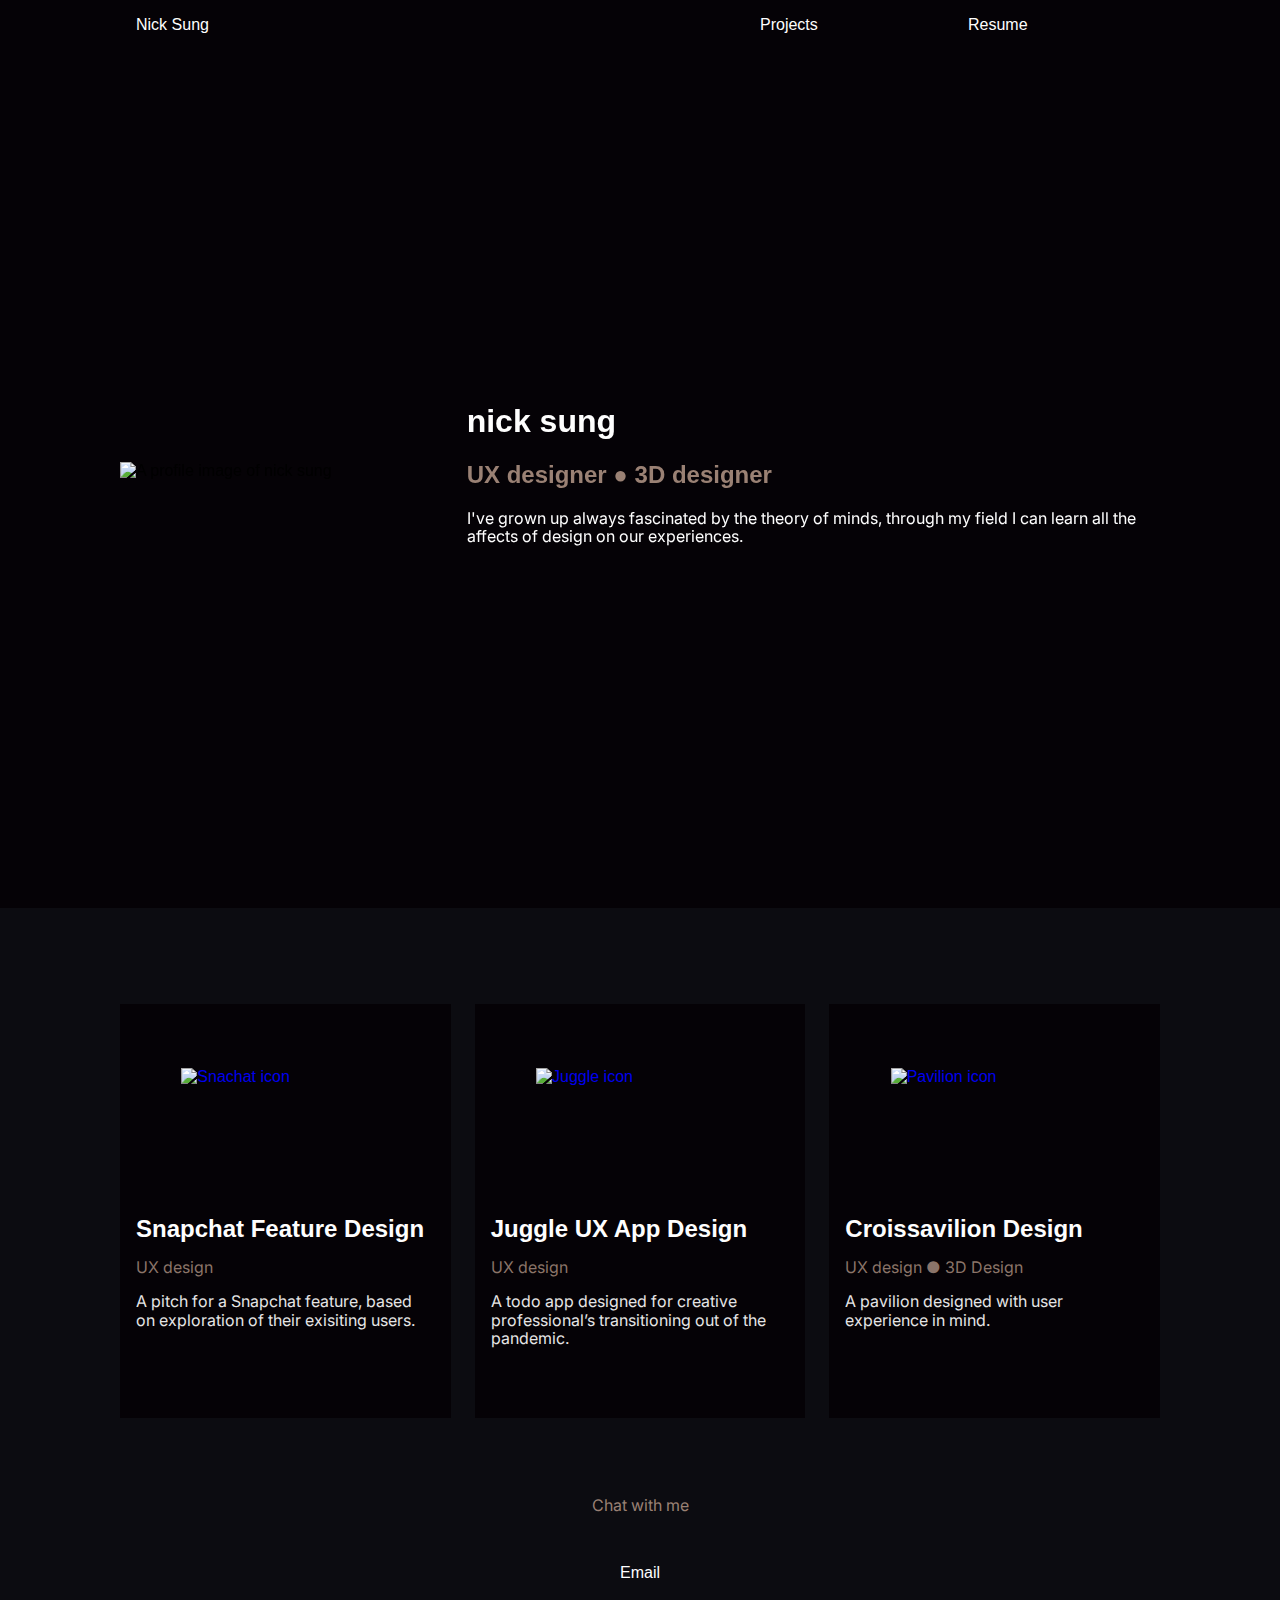
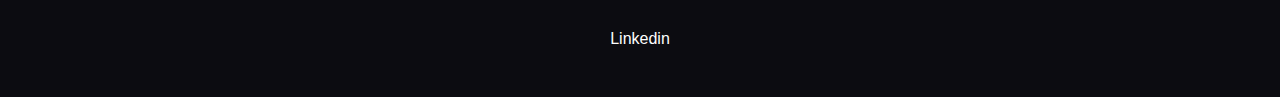
==== index.html @ 21c55f8b "docs folder" ====
<!DOCTYPE html>
<html lang="en">
    <head>
        <meta charset="utf-8">
        <meta name="viewport" content="width=device-width, initial-scale=1">
        <title>Nick Sung Portfolio</title> 

        <link rel="stylesheet" href="css/normalize.css">
        <link rel="stylesheet" href="css/main.css">

        <!-- Automatically generated Google Fonts code -->
        <link rel="preconnect" href="https://fonts.gstatic.com" crossorigin>
        <link href="https://fonts.googleapis.com/css2?family=Inter&display=swap" rel="stylesheet">
    
    </head>
    <body>
        <nav class="navigation  wrapper bleed">
            <ul>
                <li class = "logo"><a href="index.html">Nick Sung</a></li>
                <li><a class="header-link inverted" href="#nav-project">Projects</a></li>
                <li><a class="header-link inverted" href="public_html/assets/ResumeNickSung.pdf" target="_blank">Resume</a></li>
            </ul>
        </nav>
        
        <div class="wrapper">
            <header class="bleed wrapper black-bg">
                <div class = "two-col index-banner">
                    <img src="docs/assets/heroimgae.png" alt ="A profile image of nick sung" class = "image profile-img">
                     <div class = "banner-text">
                        <h1>nick sung</h1>
                        <h2 class = "accent-colour">UX designer ● 3D designer </h2>
                        <p class = "white-colour">I've grown up always fascinated by the theory of minds, through my field I can learn all the affects
                            of design on our experiences.</p>
                    </div>
                </div>
                
            </header>

            <section class ="bleed wrapper index-project-section" id ="nav-project">
                <div class = "three-col">
                    <a href="sc-feature-design.html">
                        <div class = "project-card black-bg">
                            <img src="public_html/assets/snapchat.PNG" width = "208" height = "127" alt="Snachat icon">
                            <div class ="project-card-disc">
                                <h2 class = "white-colour">Snapchat Feature Design</h2>
                                <p class = "accent-colour">UX design</p>
                                <p class = "white-colour">A pitch for a Snapchat feature, based on exploration of their exisiting users.</p>
                            </div>
                        </div>
                    </a>
                    <a href="/public_html/juggle.html">
                        <div class = "project-card black-bg">
                                <img src="public_html/assets/JUGGLE.PNG" width = "208" height = "127" alt="Juggle icon">
                                <div class ="project-card-disc">
                                    <h2 class = "white-colour">Juggle UX App
                                        Design</h2>
                                    <p class = "accent-colour">UX design</p>
                                    <p class = "white-colour">A todo app designed for creative professional’s transitioning out of the pandemic.</p>
                                </div>
                        </div>
                    </a>
                    <a href="public_html/pavilion.html">
                        <div class = "project-card black-bg">
                            <img src="public_html/assets/pavilion.png" width = "208" height = "127" alt="Pavilion icon">
                            <div class ="project-card-disc">
                                <h2 class = "white-colour">Croissavilion  Design</h2>
                                <p class = "accent-colour">UX design ● 3D Design</p>
                                <p class = "white-colour">A pavilion designed with user experience in mind.</p>
                            </div>
                        </div>
                    </a>
                </div>
            </section>

            <footer class = "bleed secondary-black-bg">
                <p class ="footer-title"> Chat with me</p>
                <ul>
                    <li><p><a href="mailto:nick_sung@sfu.ca"> Email </a></p></li>
                    <li><a href="https://linkedin.com/in/nick-sung-85aa351a3" target="_blank">Linkedin</a></li>
                </ul>
            </footer>
        </div>
    </body>
</html>
---- css/main.css ----
@font-face{
    src:url(../public_html/assets/fonts/Atami-Regular.otf);
    font-family: atami;
}
:root {
    /* Usage of the :root class and CSS Variables was covered on Mozilla docs
    https://developer.mozilla.org/en-US/docs/Web/CSS/Using_CSS_custom_properties */
    --primary-black: #050206;
    --secondary-black: #0C0C11;
    --primary-gray: #3B3B3B;
    --accent-colour: #9A8174;
    --white-colour: #FEFEFE;
}

* {
    /* Set default font and box-sizing across the site */
    font-family: 'Source Sans Pro', Arial, Helvetica, sans-serif;
    box-sizing: border-box;
}

body {
    background-color: var(--white-colour);
    margin: 0;
}

h1, h4{
    font-family:  'atami' ,Arial, Helvetica, sans-serif;
    color: var(--white-colour);
}


p{
    font-family: 'Inter',Arial, Helvetica, sans-serif;
}

.accent-colour{
    color: var(--accent-colour);
}

.white-colour{
    color: var(--white-colour);
}

.coloured-header {
    background-color: var(--accent-colour);
}

.black-bg{
    background-color: var(--primary-black);
}

.secondary-black-bg{
    background-color: var(--secondary-black);
}


/* Help with wrapping page came from Josh W Comeau's blog
https://www.joshwcomeau.com/css/full-bleed/*/
.wrapper {
    display: grid;
    grid-template-columns: 1fr min(65em, calc(100% - 2em)) 1fr;
    grid-column-gap: 1em;
}
.wrapper > * {
    grid-column: 2;
}

.bleed {
    width: 100%;
    grid-column: 1 / 4;
}

header{
    padding-top: 1rem;
    position: relative;
    display: flex;
    justify-content: center;
    align-items: center;
    height: 100%;
    transform-style:preserve-3d;
    z-index: -1;
    
}

nav{
    position: sticky;
    top: 0;
    margin: 0;
    background: var(--primary-black);
    z-index: 1;
}

nav ul{
    list-style: none;
    display: grid;
    width: 100%;
    height: 100%;
    margin: 0; 
    padding: 1em 0 0;
    margin-bottom: 0.5em;
    
}

nav li {
    align-self: center;
    margin-bottom: 1rem;
 
}

nav a:hover{
    color: var(--primary-black);
}

nav ul li a,
nav ul li a:after,
nav ul li a:before {
  transition: all .1s;
}

nav ul li a {
    text-decoration: none;
    color: var(--white-colour);
    position:relative;
    z-index: 1;
    width:100%;
    padding: 1em;
  }
  
nav ul li a:after{
    display: block;
    position: absolute;
    top: 0;
    left: 0;
    bottom: 0;
    right: 0;
    margin: auto;
    width: 100%;
    height: 0px;
    content: '.';
    color: transparent;
    background: var(--accent-colour);
    visibility: none;
    opacity: 0;
    z-index: -1;
}

nav ul li a:hover:after {
    opacity: 1;
    height: 100%;
  }

.image{
    width: 100%;
    height: auto;
}
.profile-img{
    max-width: 367px;
    align-self: end;
}
.gif{
    width: 50%;
    height: auto;
}



.index-bannner{
    position: relative;
    display: flex;
    justify-content: center;
    align-items: center;
    transform-style: preserve-3d;
}

.two-col{
    height: 90vh;
    display: grid;
    margin-bottom: 2rem; 
    align-items: center;
}


.back, .front{
    position: absolute;
    z-index: -1;
}

.banner-text{
    align-self: start;
    z-index: -1;
}

.project-banner{
    text-align: center;
    padding-top: 6em;
    padding-bottom: 5em;
}

.three-col{
    display: grid;  
    gap: 1.5em;
    margin-top: 3rem;
}

.index-project-section{
    padding-top: 3rem;
    background-color: var(--secondary-black);
}

.project-card{
    display: grid; 
    grid-template-rows: min-content  1fr min-content ;
    margin: 0;
    padding: 4em 1em 6em;
    justify-items: center;
    align-items: center;
    text-decoration: none;
    height: 90%;

}

.project-card p, a{
    text-decoration: none;
    transition: 0.20s;
  }

.project-card p, a:hover{
  opacity: 90%;
  text-decoration: none;
  transform: translate(0, -5px);

}

.project-card a:hover{
    box-shadow: 0px 4px 22px 7px rgba(0, 0, 0, 0.25);
}

.project-section{
    display: grid;
    margin-top: 2em;
    margin-bottom: 1em;
}

.project-intro ul{
    padding:0;
    list-style: none;
}

.project-section img{
    justify-self: center;
}

.image-holder{
    display: grid;
    margin-top: 1em;
    margin-bottom: 2em;
}

.juggle-gif{
    align-self: center;
}


/* Css only carousel found from this tutorial https://css-tricks.com/css-only-carousel/ */

.slider{
    width: 100%;
    text-align: center;
    overflow: hidden;
}

.slides > img{
    scroll-snap-align: start;
    flex-shrink: 0;
    width: 300px;
    height: 300px;
    margin-right: 50px;
    border-radius: 10px;
    background: #eee;
    transform-origin: center center;
    transform: scale(1);
    transition: transform 0.5s;
    position: relative;
    
    display: flex;
    justify-content: center;
    align-items: center;
    font-size: 100px;
  }

.img-slides {
    display: flex;
    overflow-x: auto;
    scroll-snap-type: x mandatory;
    scroll-behavior: smooth;
    -webkit-overflow-scrolling: touch;
  }


.img-slides::-webkit-scrollbar {
    width: 10px;
    height: 10px;
  }
  .img-slides::-webkit-scrollbar-thumb {
    background: var(--primary-gray);
    border-radius: 10px;
  }
  .img-slides::-webkit-scrollbar-track {
    background: transparent;
  }

  .juggle-slides img{
    width: 100%;
    height: auto;
  }

  .pav-grid{
      display: grid;
  }

.prototype-link a{
    font-family: atami;
}

.prototype-link a:hover{
    color: var(--accent-colour);
}

.prototype-link a:active{
    color: var(--primary-gray);
}

footer{
    display: grid;
    text-align: center;
    justify-content: center;
    align-content: end;
    padding-top:1em;
}

.footer-title{
    color: var(--accent-colour);
    font: atami;
}

footer a{
    text-align: none;
    color: var(--white-colour);
}

footer a:hover{
    color: var(--accent-colour);
}


footer ul{
    list-style-type: none;
    padding:0;
}

footer li{
    padding-bottom: 2em;
    text-align: center;
}

@media (min-width:50rem){

    .two-col{
        grid-template-columns: 1fr 2fr;
    }
    .profile-img{
        align-self: center;
    }
    .banner-text{
        align-self: center;
    }
    .three-col{
        grid-template-columns: 1fr 1fr 1fr;
    }
    .project-section{
        grid-template-columns: 1fr 3fr;
        gap: 1.5rem;
    }
    .project-disc{
        margin-top: 3em;
    }
    .project-section h3{
        position: relative;
        grid-column-start: 1;
        margin: 0;
        
    }
    .project-section p{
        grid-column-start: 1;
        margin-top: 0;
    }
    .image-holder{
        grid-template-columns: 1fr 1fr;
        justify-content: space-between;
        margin-top: 1em;
        margin-bottom: 2em;
    }
    .image-holder-three{
        grid-template-columns: 1fr 1fr 1fr;
        justify-content: space-between;
        margin-top: 1em;
        margin-bottom: 2em;
    }
    .pav-grid{
        grid-template-columns: 1fr 1fr;
    }
    .juggle-slides {
        display: flex;
        overflow-x: auto;
        scroll-snap-type: x mandatory;
        scroll-behavior: smooth;
        -webkit-overflow-scrolling: touch;
      }
    .juggle-slides img{
        width: 100%;
        height: auto;
      }
    
}

@media (min-width:33rem){
    nav ul{
        grid-template-columns: 60% 20% 20%;
        margin: auto 0;
    }
}
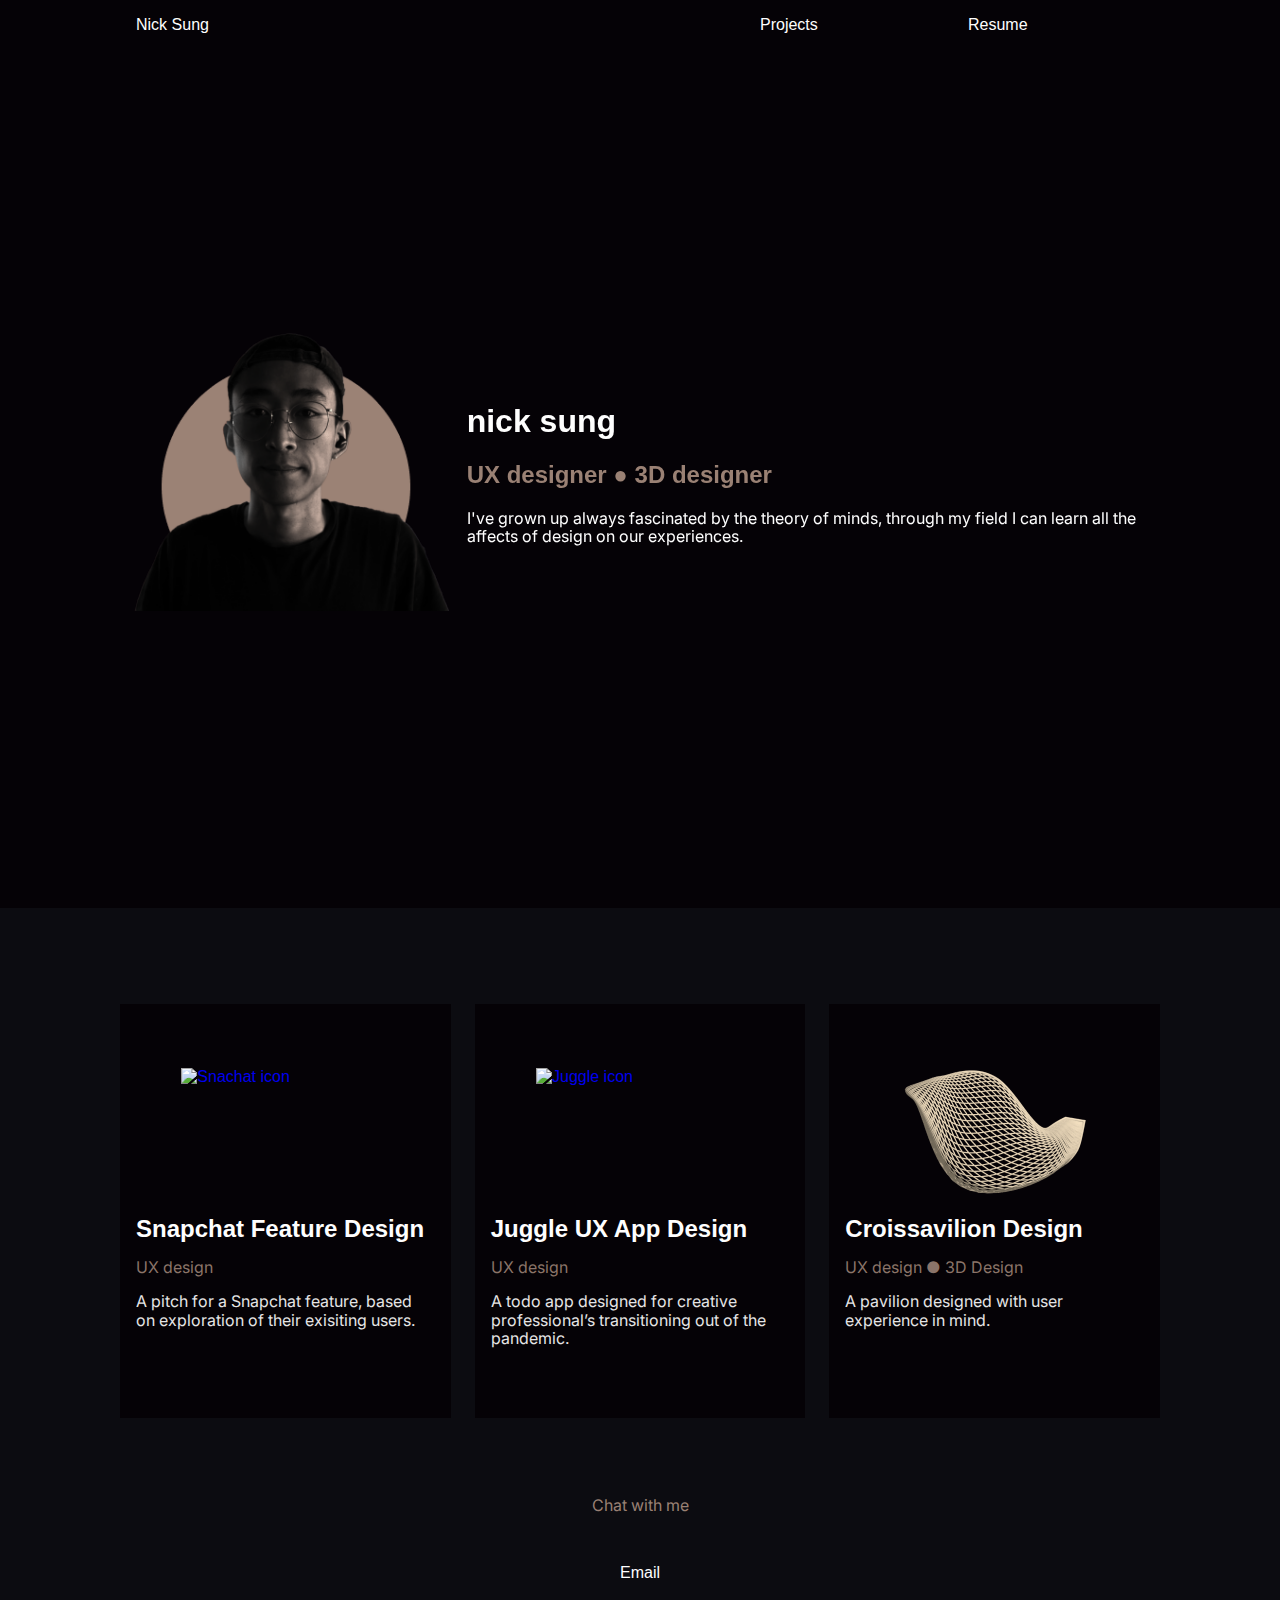
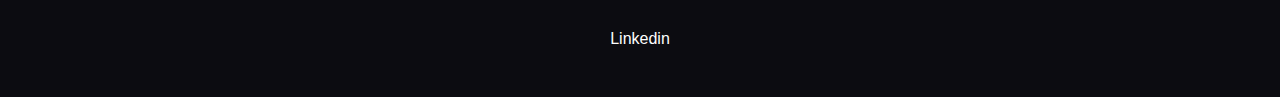
==== commit b3f46653: "g" ====
--- a/index.html
+++ b/index.html
@@ -25,7 +25,7 @@
         <div class="wrapper">
             <header class="bleed wrapper black-bg">
                 <div class = "two-col index-banner">
-                    <img src="docs/assets/heroimgae.png" alt ="A profile image of nick sung" class = "image profile-img">
+                    <img src="assets/heroimgae.png" alt ="A profile image of nick sung" class = "image profile-img">
                      <div class = "banner-text">
                         <h1>nick sung</h1>
                         <h2 class = "accent-colour">UX designer ● 3D designer </h2>
@@ -40,7 +40,7 @@
                 <div class = "three-col">
                     <a href="sc-feature-design.html">
                         <div class = "project-card black-bg">
-                            <img src="public_html/assets/snapchat.PNG" width = "208" height = "127" alt="Snachat icon">
+                            <img src="assets/snapchat.PNG" width = "208" height = "127" alt="Snachat icon">
                             <div class ="project-card-disc">
                                 <h2 class = "white-colour">Snapchat Feature Design</h2>
                                 <p class = "accent-colour">UX design</p>
@@ -50,7 +50,7 @@
                     </a>
                     <a href="/public_html/juggle.html">
                         <div class = "project-card black-bg">
-                                <img src="public_html/assets/JUGGLE.PNG" width = "208" height = "127" alt="Juggle icon">
+                                <img src="assets/JUGGLE.PNG" width = "208" height = "127" alt="Juggle icon">
                                 <div class ="project-card-disc">
                                     <h2 class = "white-colour">Juggle UX App
                                         Design</h2>
@@ -61,7 +61,7 @@
                     </a>
                     <a href="public_html/pavilion.html">
                         <div class = "project-card black-bg">
-                            <img src="public_html/assets/pavilion.png" width = "208" height = "127" alt="Pavilion icon">
+                            <img src="assets/pavilion.png" width = "208" height = "127" alt="Pavilion icon">
                             <div class ="project-card-disc">
                                 <h2 class = "white-colour">Croissavilion  Design</h2>
                                 <p class = "accent-colour">UX design ● 3D Design</p>
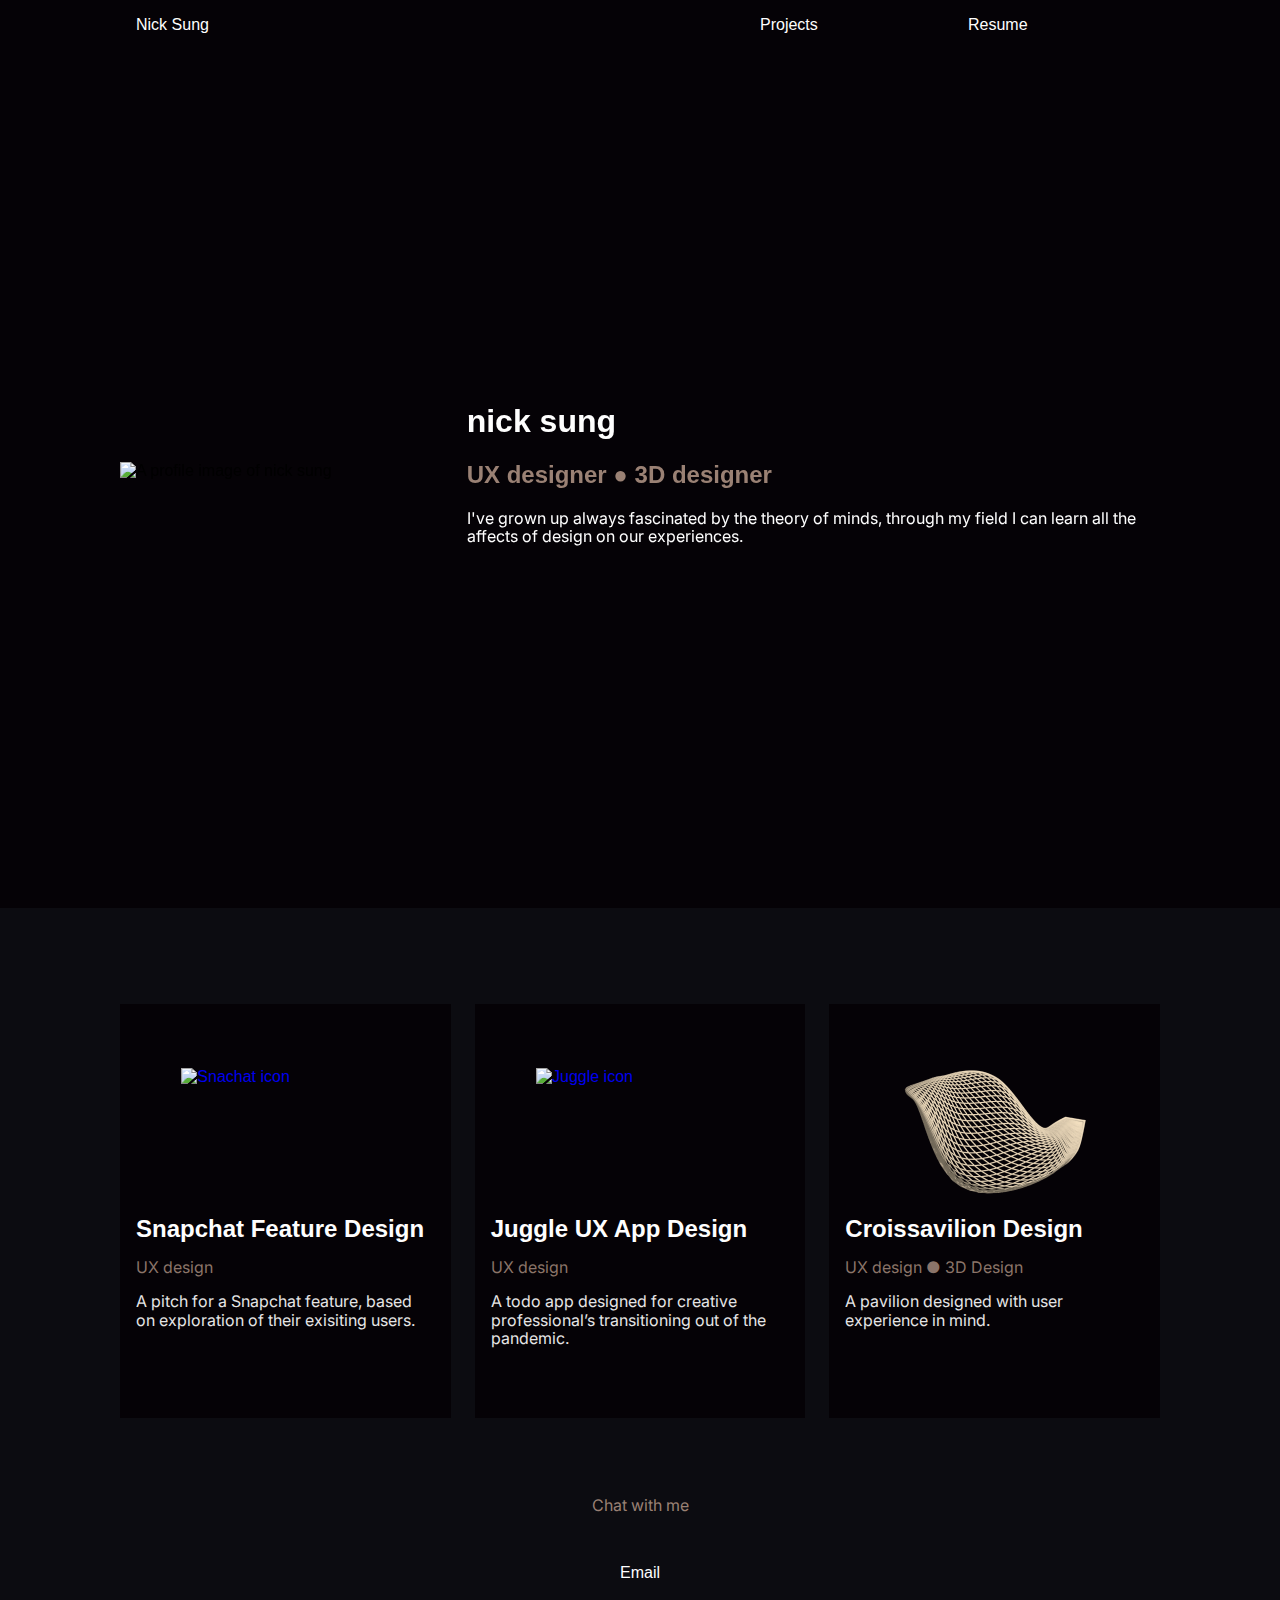
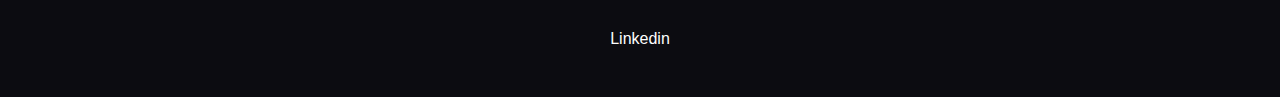
==== commit f549bd31: "link update" ====
--- a/index.html
+++ b/index.html
@@ -25,7 +25,7 @@
         <div class="wrapper">
             <header class="bleed wrapper black-bg">
                 <div class = "two-col index-banner">
-                    <img src="assets/heroimgae.png" alt ="A profile image of nick sung" class = "image profile-img">
+                    <img src="assets/heroimage.png" alt ="A profile image of nick sung" class = "image profile-img">
                      <div class = "banner-text">
                         <h1>nick sung</h1>
                         <h2 class = "accent-colour">UX designer ● 3D designer </h2>
@@ -48,7 +48,7 @@
                             </div>
                         </div>
                     </a>
-                    <a href="/public_html/juggle.html">
+                    <a href="juggle.html">
                         <div class = "project-card black-bg">
                                 <img src="assets/JUGGLE.PNG" width = "208" height = "127" alt="Juggle icon">
                                 <div class ="project-card-disc">
@@ -59,7 +59,7 @@
                                 </div>
                         </div>
                     </a>
-                    <a href="public_html/pavilion.html">
+                    <a href="pavilion.html">
                         <div class = "project-card black-bg">
                             <img src="assets/pavilion.png" width = "208" height = "127" alt="Pavilion icon">
                             <div class ="project-card-disc">
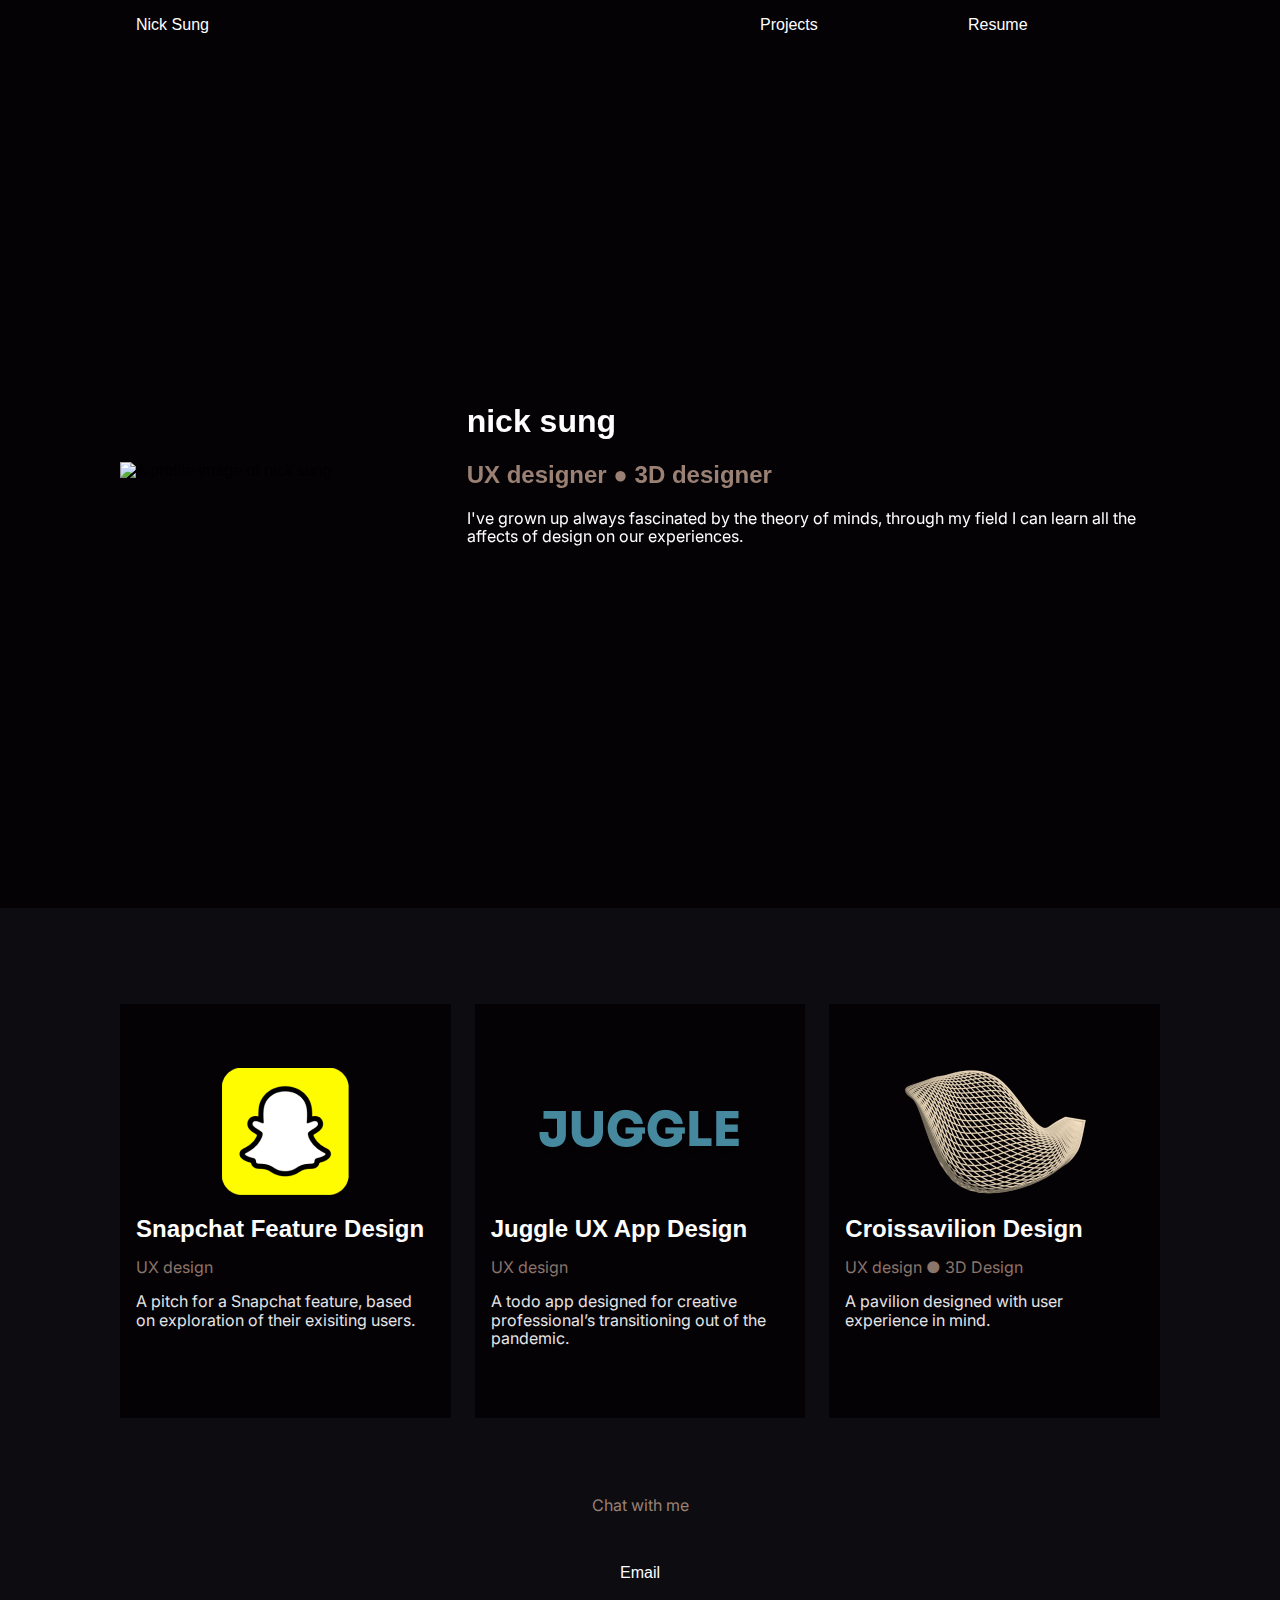
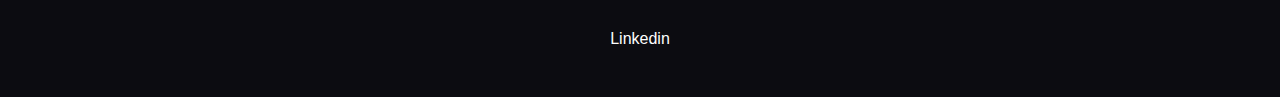
==== commit 94fd9699: "d" ====
--- a/index.html
+++ b/index.html
@@ -40,7 +40,7 @@
                 <div class = "three-col">
                     <a href="sc-feature-design.html">
                         <div class = "project-card black-bg">
-                            <img src="assets/snapchat.PNG" width = "208" height = "127" alt="Snachat icon">
+                            <img src="assets/snapchat.png" width = "208" height = "127" alt="Snachat icon">
                             <div class ="project-card-disc">
                                 <h2 class = "white-colour">Snapchat Feature Design</h2>
                                 <p class = "accent-colour">UX design</p>
@@ -50,7 +50,7 @@
                     </a>
                     <a href="juggle.html">
                         <div class = "project-card black-bg">
-                                <img src="assets/JUGGLE.PNG" width = "208" height = "127" alt="Juggle icon">
+                                <img src="assets/JUGGLE.png" width = "208" height = "127" alt="Juggle icon">
                                 <div class ="project-card-disc">
                                     <h2 class = "white-colour">Juggle UX App
                                         Design</h2>
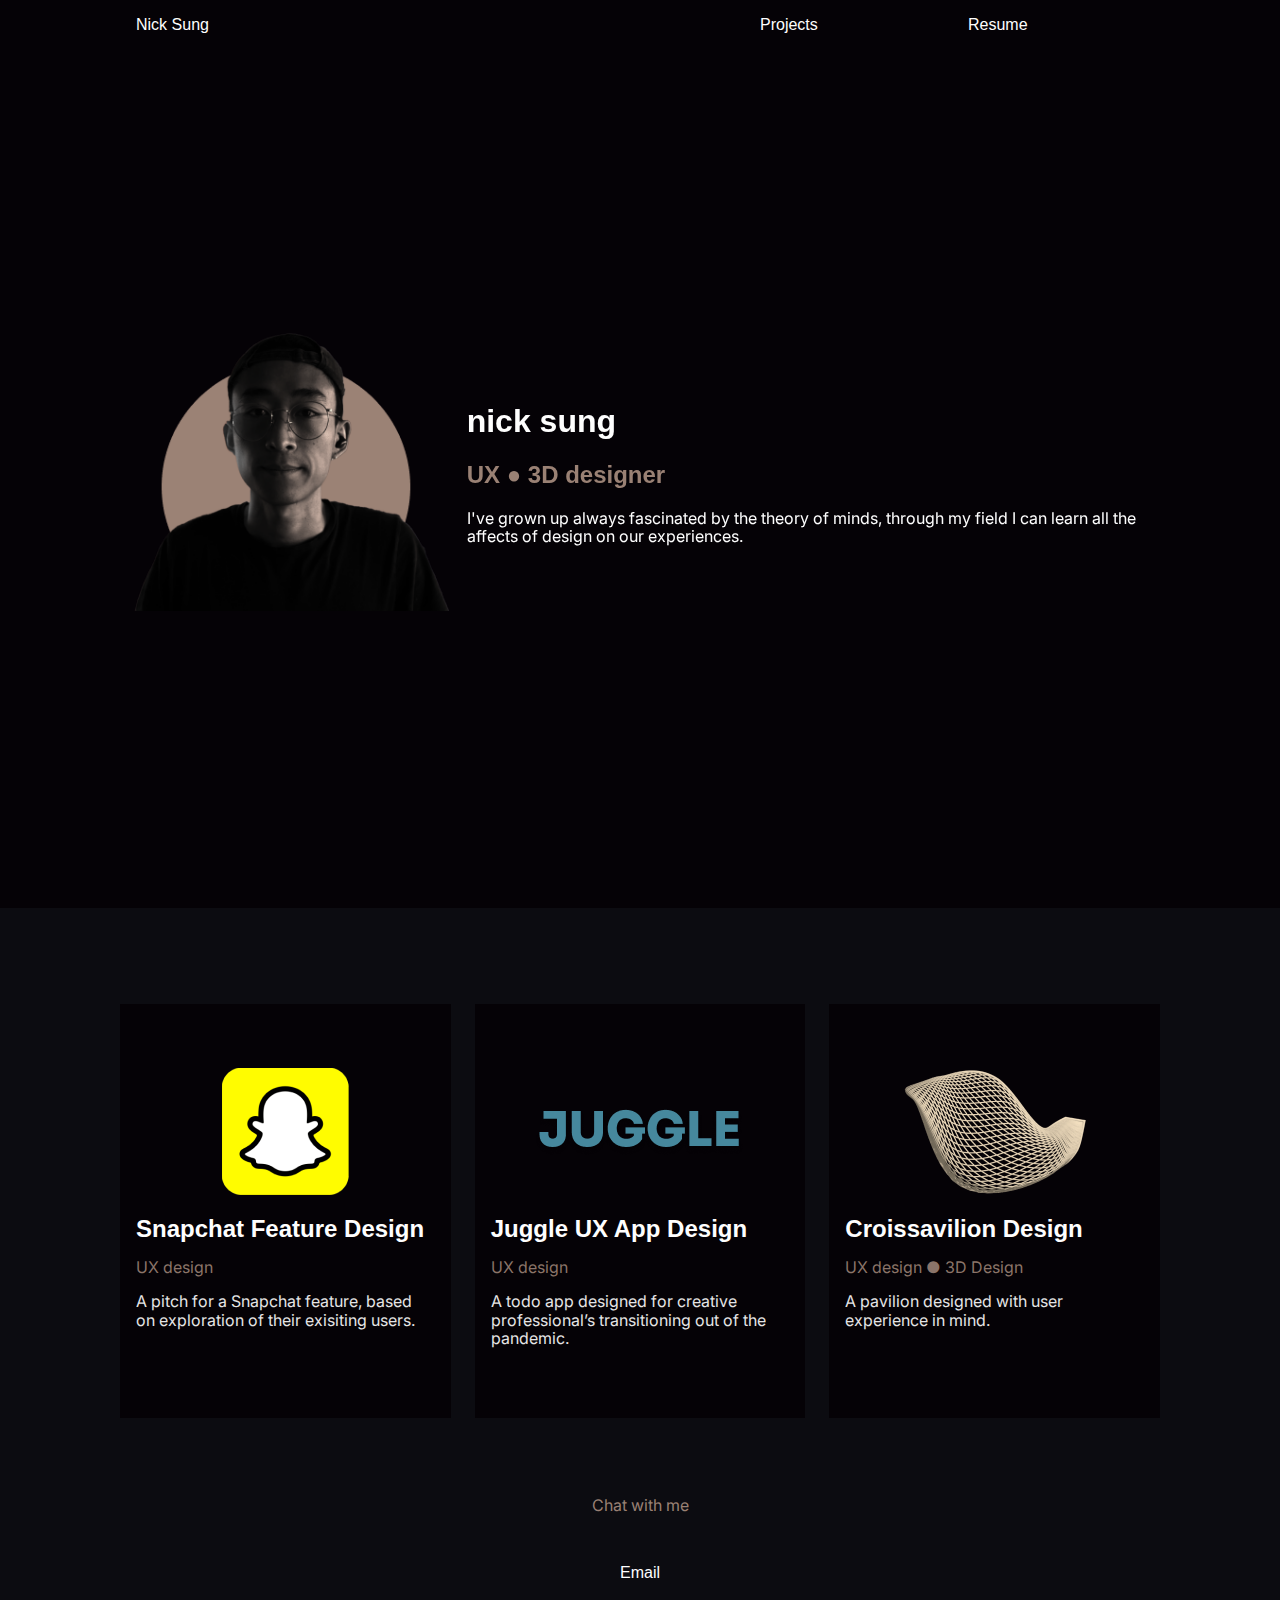
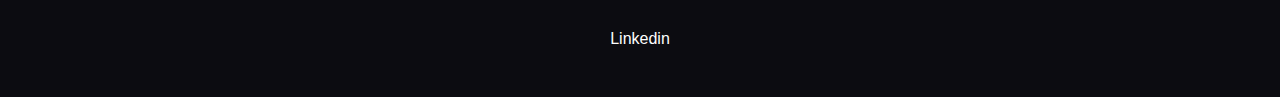
==== commit 05f67433: "push" ====
--- a/index.html
+++ b/index.html
@@ -28,7 +28,7 @@
                     <img src="assets/heroimage.png" alt ="A profile image of nick sung" class = "image profile-img">
                      <div class = "banner-text">
                         <h1>nick sung</h1>
-                        <h2 class = "accent-colour">UX designer ● 3D designer </h2>
+                        <h2 class = "accent-colour">UX ● 3D designer </h2>
                         <p class = "white-colour">I've grown up always fascinated by the theory of minds, through my field I can learn all the affects
                             of design on our experiences.</p>
                     </div>
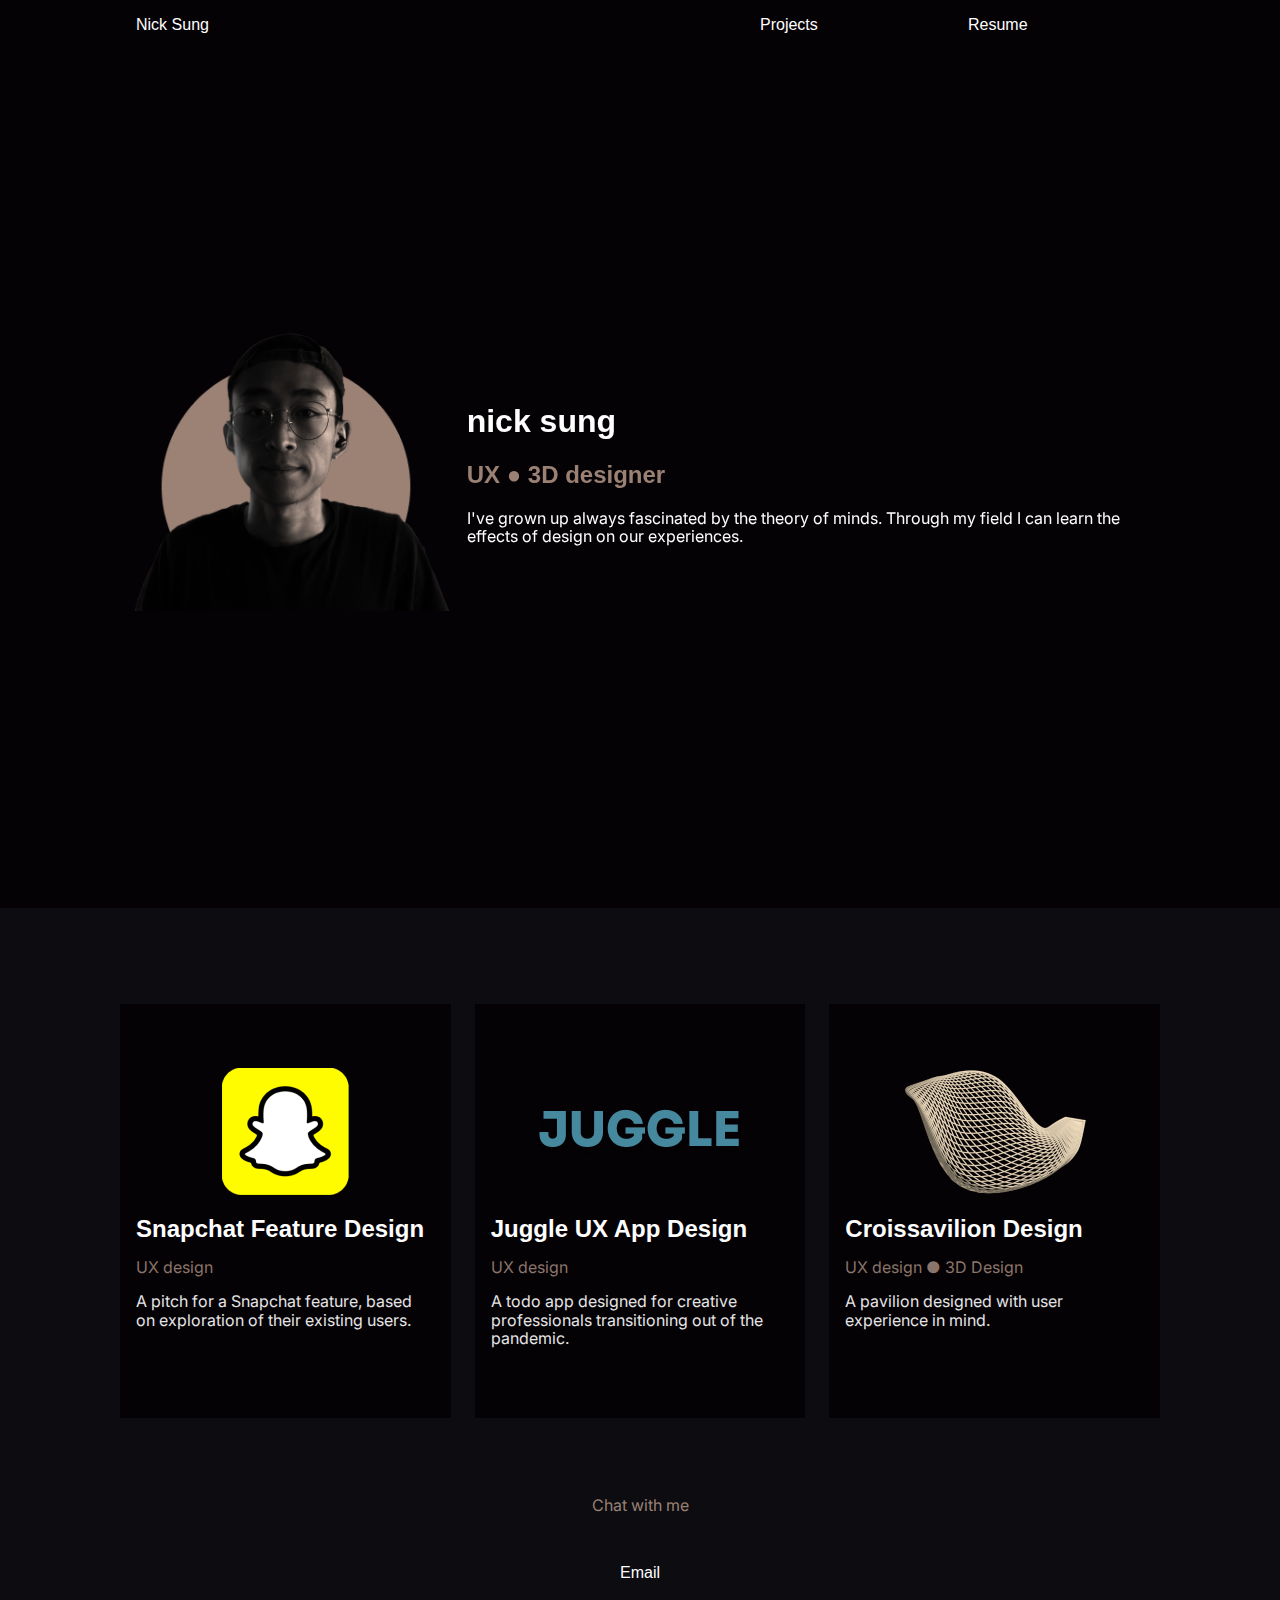
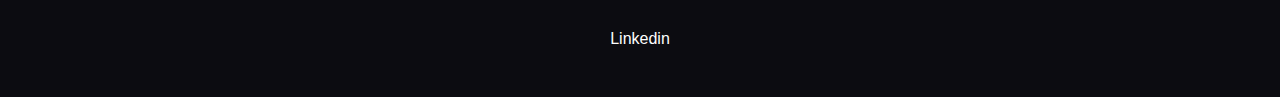
==== commit 43e3089b: "Update index.html" ====
--- a/index.html
+++ b/index.html
@@ -29,7 +29,7 @@
                      <div class = "banner-text">
                         <h1>nick sung</h1>
                         <h2 class = "accent-colour">UX ● 3D designer </h2>
-                        <p class = "white-colour">I've grown up always fascinated by the theory of minds, through my field I can learn all the affects
+                        <p class = "white-colour">I've grown up always fascinated by the theory of minds. Through my field I can learn the effects
                             of design on our experiences.</p>
                     </div>
                 </div>
@@ -44,7 +44,7 @@
                             <div class ="project-card-disc">
                                 <h2 class = "white-colour">Snapchat Feature Design</h2>
                                 <p class = "accent-colour">UX design</p>
-                                <p class = "white-colour">A pitch for a Snapchat feature, based on exploration of their exisiting users.</p>
+                                <p class = "white-colour">A pitch for a Snapchat feature, based on exploration of their existing users.</p>
                             </div>
                         </div>
                     </a>
@@ -55,7 +55,7 @@
                                     <h2 class = "white-colour">Juggle UX App
                                         Design</h2>
                                     <p class = "accent-colour">UX design</p>
-                                    <p class = "white-colour">A todo app designed for creative professional’s transitioning out of the pandemic.</p>
+                                    <p class = "white-colour">A todo app designed for creative professionals transitioning out of the pandemic.</p>
                                 </div>
                         </div>
                     </a>
